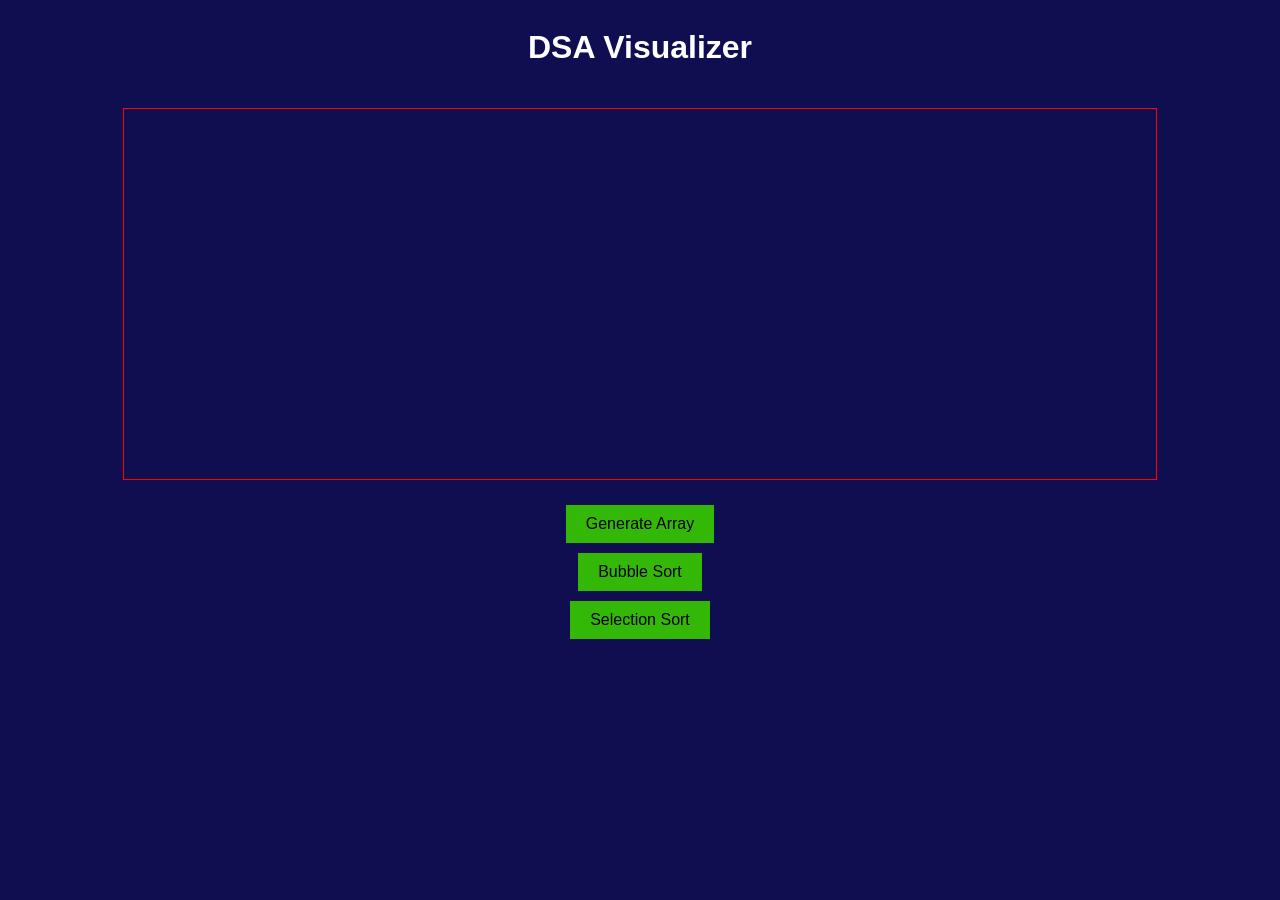
==== index.html @ a96e7b9c "added selection sort" ====
<html>
<head>
    <title>DSA Visualizer</title>
    <link rel="stylesheet" href="style.css">
</head>
<body>
    <h1>DSA Visualizer</h1>
    <div id="array-container"></div>
    <button onclick="generateArray()">Generate Array</button>
    <button onclick="bubbleSort()">Bubble Sort</button>
    <button onclick="SelectionSort()">Selection Sort</button>
    <script src ="script.js"></script>
    </body>
</html>
---- style.css ----
body{
    background-color: #0e0e50;
    display: flex;
    flex-direction: column;
    align-items: center;
    font-family: Arial, sans-serif;
    color: white;
}

#array-container {
    display: flex;
    flex-direction: row;
    align-items: flex-end;
    justify-content: center;
    height: 350px;
    border: 1px solid red;
    padding: 10px;
    margin: 20px;
    width: 80%;
}

button {
    margin: 5px;
    padding: 10px 20px;
    background-color: rgb(52, 184, 8);
    color: rgb(0, 0, 0);
    border: none;
    cursor: pointer;
    font-size: 16px;
}
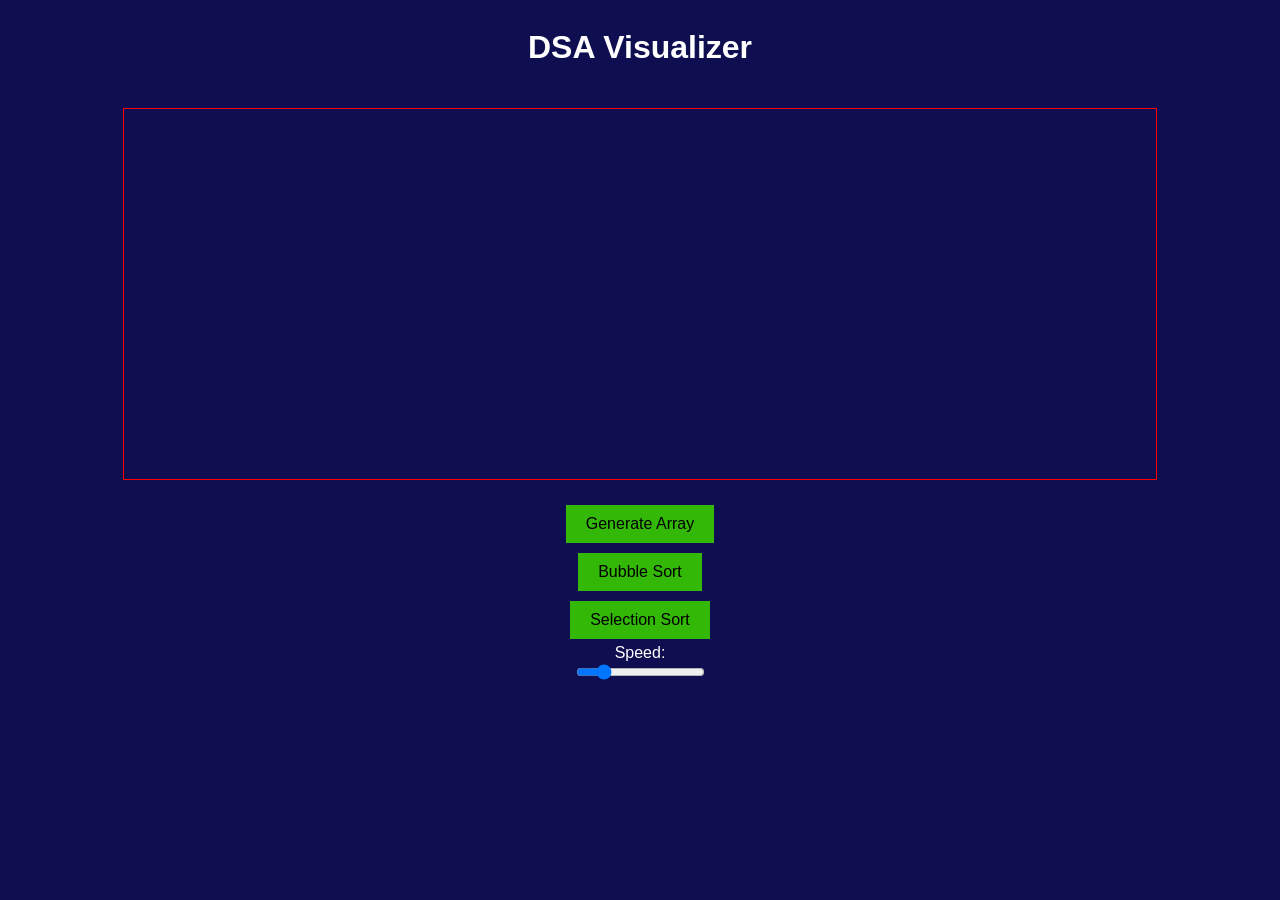
==== commit bb7f9c38: "added speed controler" ====
--- a/index.html
+++ b/index.html
@@ -9,6 +9,8 @@
     <button onclick="generateArray()">Generate Array</button>
     <button onclick="bubbleSort()">Bubble Sort</button>
     <button onclick="SelectionSort()">Selection Sort</button>
+    <label style="color: white;">Speed: </label>
+    <input type="range" id="speed" min="10" max="500" value="100">
     <script src ="script.js"></script>
     </body>
 </html>
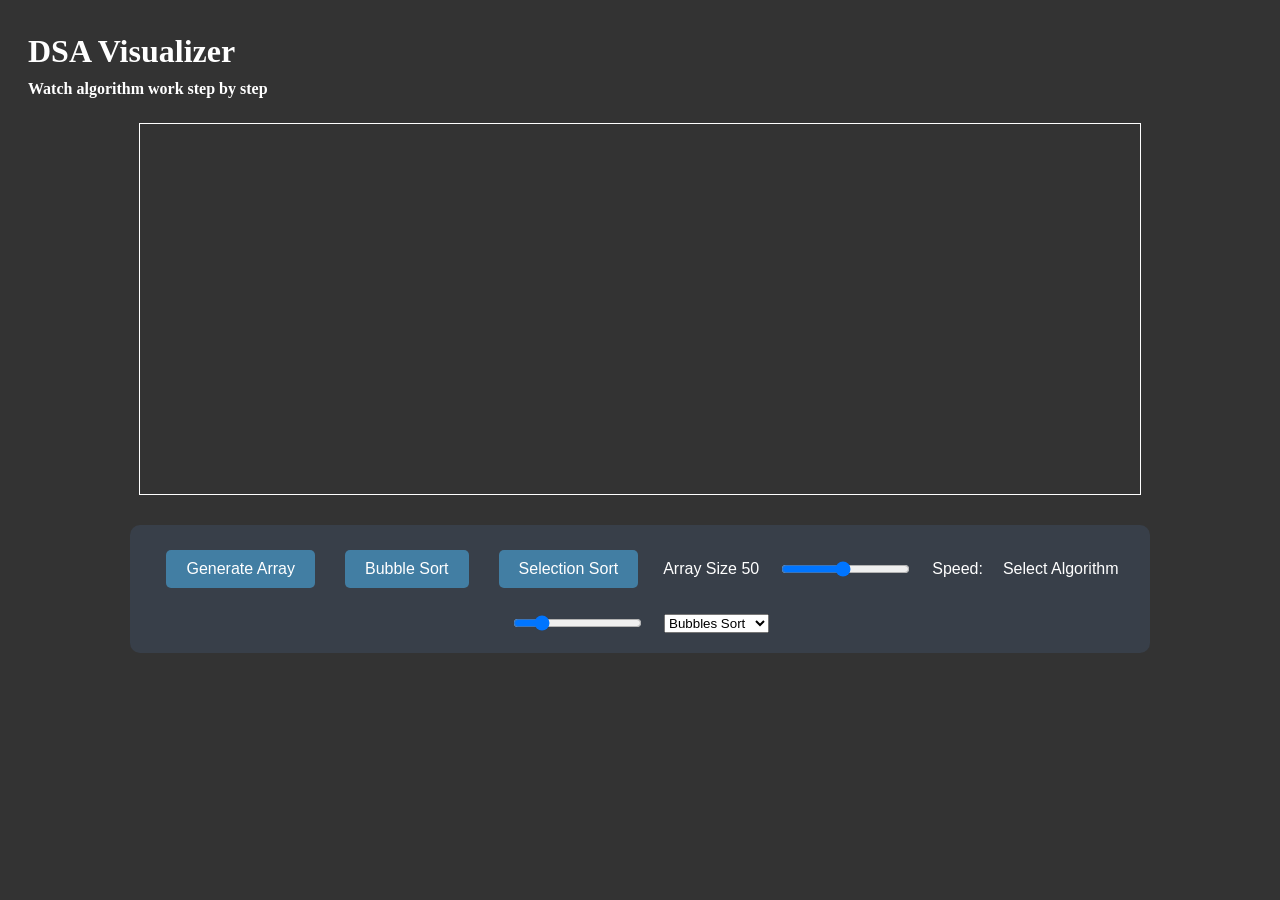
==== commit 45ee9ceb: "added array slider and changed the layout" ====
--- a/index.html
+++ b/index.html
@@ -1,16 +1,34 @@
 <html>
+
 <head>
     <title>DSA Visualizer</title>
     <link rel="stylesheet" href="style.css">
 </head>
+
 <body>
     <h1>DSA Visualizer</h1>
+    <h4>Watch algorithm work step by step</h4>
     <div id="array-container"></div>
-    <button onclick="generateArray()">Generate Array</button>
-    <button onclick="bubbleSort()">Bubble Sort</button>
-    <button onclick="SelectionSort()">Selection Sort</button>
-    <label style="color: white;">Speed: </label>
-    <input type="range" id="speed" min="10" max="500" value="100">
-    <script src ="script.js"></script>
-    </body>
+    <div id="control-panel">
+        <button onclick="generateArray()">Generate Array</button>
+        <button onclick="bubbleSort()">Bubble Sort</button>
+        <button onclick="SelectionSort()">Selection Sort</button>
+
+        <label style="color: white;">Array Size <span id="sizevalue">50</span></label>
+        <input type="range" id="Size" min="5" max="100" value="50" oninput="document.getElementById('sizevalue').innerText = this.value">
+    
+        <label style="color: white;">Speed: </label>
+        <label for="algorithm">Select Algorithm</label>
+        <input type="range" id="speed" min="10" max="500" value="100">
+    
+    
+        <select name="algorithm" id="algorithm">
+            <option value="bubbleSort">Bubbles Sort</option>
+            <option value="SelectionSort">Selection Sort</option>
+        </select>
+    </div>
+
+    <script src="script.js"></script>
+</body>
+
 </html>
--- a/style.css
+++ b/style.css
@@ -1,10 +1,16 @@
 body{
-    background-color: #0e0e50;
+    background-color: #333333;
     display: flex;
     flex-direction: column;
     align-items: center;
     font-family: Arial, sans-serif;
     color: white;
+    padding: 20px;
+}
+h1,h4{
+    align-self: flex-start;
+    margin: 5px 0px;
+    font-family: Cambria, Cochin, Georgia, Times, 'Times New Roman', serif;
 }
 
 #array-container {
@@ -13,18 +19,32 @@
     align-items: flex-end;
     justify-content: center;
     height: 350px;
-    border: 1px solid red;
+    border: 1px solid white;
     padding: 10px;
-    margin: 20px;
+    margin: 20px 0;
     width: 80%;
 }
 
 button {
     margin: 5px;
     padding: 10px 20px;
-    background-color: rgb(52, 184, 8);
-    color: rgb(0, 0, 0);
+    background-color: #427ea3;
+    color: white;
     border: none;
     cursor: pointer;
     font-size: 16px;
+    border-radius: 5px;
+}
+
+#control-panel{
+    display: flex;
+    gap: 20px;
+    align-items: center;
+    margin: 10px auto;
+    background-color: #383f49;
+    border-radius: 10px;
+    padding: 20px;
+    width: 80%;
+    justify-content: center;
+    flex-wrap: wrap;
 }
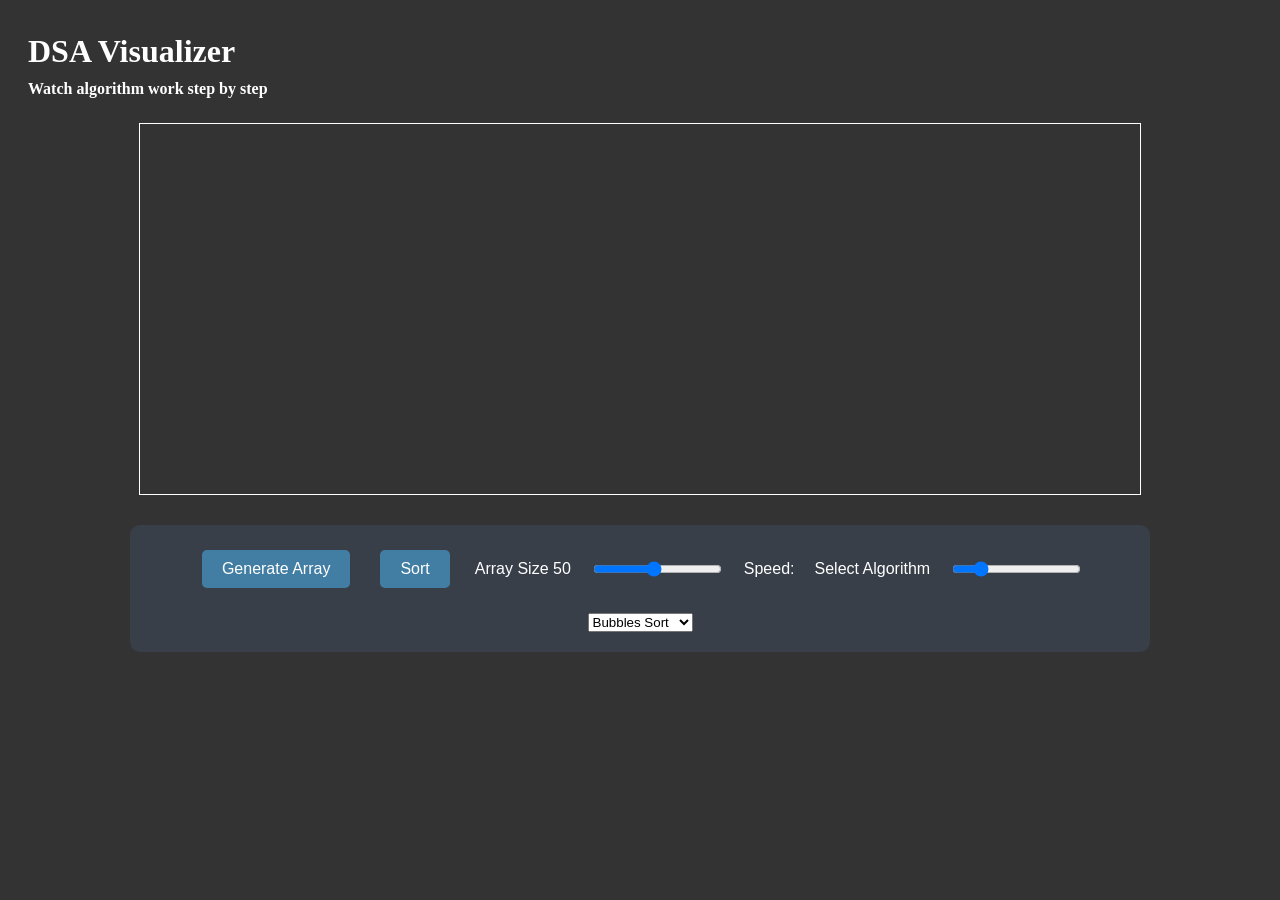
==== commit d8bd6ba5: "Add dropdown algorithm selector" ====
--- a/index.html
+++ b/index.html
@@ -11,8 +11,7 @@
     <div id="array-container"></div>
     <div id="control-panel">
         <button onclick="generateArray()">Generate Array</button>
-        <button onclick="bubbleSort()">Bubble Sort</button>
-        <button onclick="SelectionSort()">Selection Sort</button>
+        <button onclick="StartSort()">Sort</button>
 
         <label style="color: white;">Array Size <span id="sizevalue">50</span></label>
         <input type="range" id="Size" min="5" max="100" value="50" oninput="document.getElementById('sizevalue').innerText = this.value">
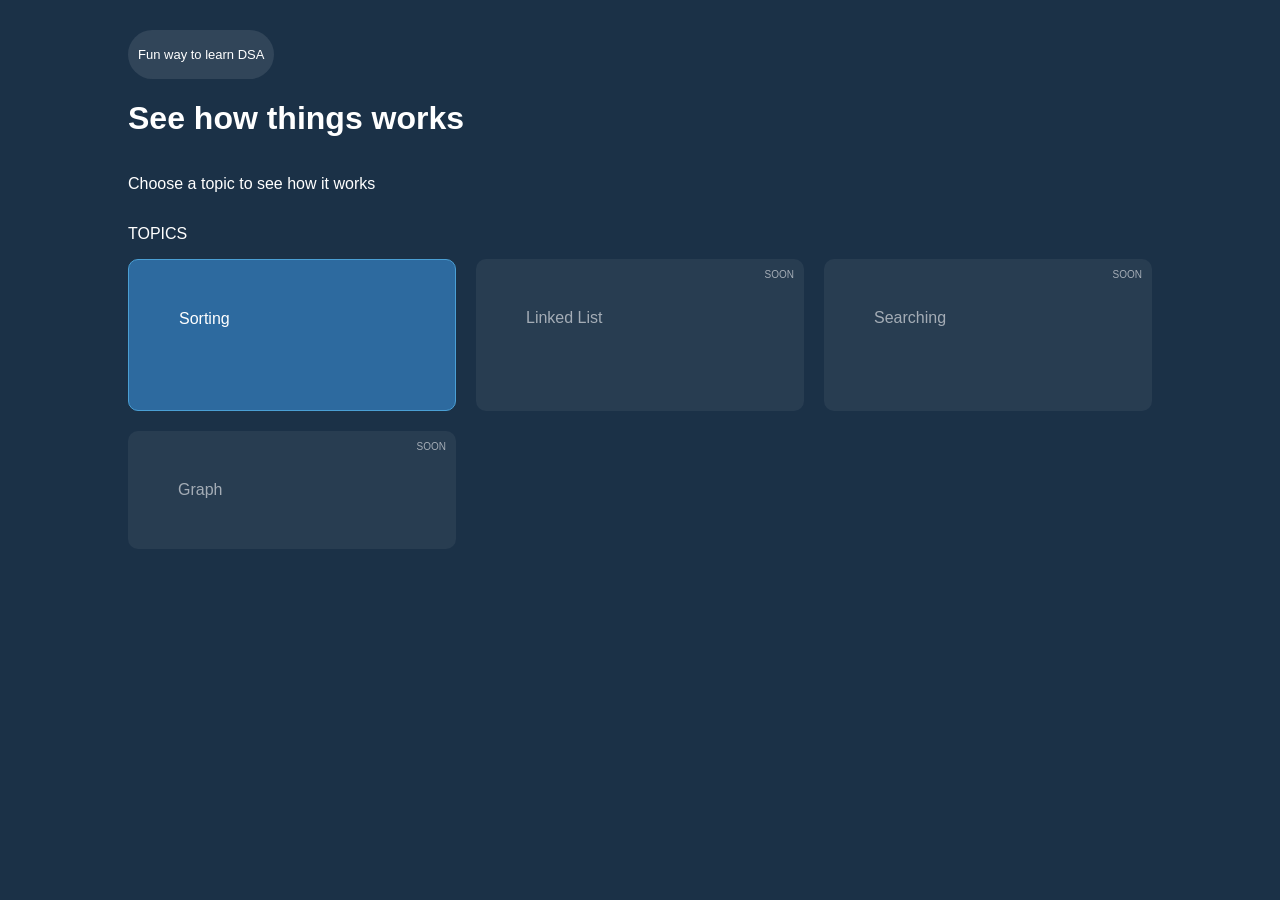
==== commit f76ca3ed: "Add landing page with responsive grid" ====
--- a/index.html
+++ b/index.html
@@ -1,33 +1,31 @@
 <html>
+    <head>
+        <title>DSA Visualizer</title>
+        <link rel="stylesheet" href="landing.css">
+    </head>
 
-<head>
-    <title>DSA Visualizer</title>
-    <link rel="stylesheet" href="style.css">
-</head>
+    <body>
+        <div class="para">
+              <p>Fun way to learn DSA</p>
+        </div>
+        <h1>See  how things works</h1>
+        <p>Choose a topic to see how it works</p>
+        
+      
 
-<body>
-    <h1>DSA Visualizer</h1>
-    <h4>Watch algorithm work step by step</h4>
-    <div id="array-container"></div>
-    <div id="control-panel">
-        <button onclick="generateArray()">Generate Array</button>
-        <button onclick="StartSort()">Sort</button>
-
-        <label style="color: white;">Array Size <span id="sizevalue">50</span></label>
-        <input type="range" id="Size" min="5" max="100" value="50" oninput="document.getElementById('sizevalue').innerText = this.value">
+        <p>TOPICS</p>
+        <div class="topicgrid">
+            <a href = "sorting.html">
+            <div class="card-item">Sorting</div>
+            </a>
+            <div class="comingsoon"><span class="Soon">SOON</span>
+                Linked List</div>
+            <div class="comingsoon"><span class="Soon">SOON</span>
+                Searching</div>
+            <div class="comingsoon"><span class="Soon">SOON</span>
+                Graph</div>
+        </div>
+        <p></p>
+    </body>
     
-        <label style="color: white;">Speed: </label>
-        <label for="algorithm">Select Algorithm</label>
-        <input type="range" id="speed" min="10" max="500" value="100">
-    
-    
-        <select name="algorithm" id="algorithm">
-            <option value="bubbleSort">Bubbles Sort</option>
-            <option value="SelectionSort">Selection Sort</option>
-        </select>
-    </div>
-
-    <script src="script.js"></script>
-</body>
-
 </html>
--- a/landing.css
+++ b/landing.css
@@ -0,0 +1,71 @@
+body{
+    background-color: #1b3147;
+    display: flex;
+    flex-direction: column;
+    align-items: flex-start;
+    font-family: 'Segoe UI', Tahoma, Geneva, Verdana, sans-serif;
+    padding: 30px 10%;
+    color: white;
+    margin: 0px;
+}
+
+.topicgrid{
+    display: grid;
+    grid-template-columns: repeat(auto-fit, minmax(280px, 1fr));
+    gap: 20px;
+    padding: 0px;
+    width: 100%;
+}
+
+.card-item{
+    display: flex;
+    flex-direction: column;
+    background-color: #2d6a9f;
+    min-height: 50px;
+    padding: 50px;
+    border-radius: 10px;
+    cursor: pointer;
+    border: 1px solid #4a9fd4;
+}
+
+.comingsoon{
+    position: relative;
+    display: flex;
+    flex-direction: column;
+    background-color: #314559;
+    min-height: 10px;
+    padding: 50px;
+    border-radius: 10px;
+    cursor: not-allowed;
+    opacity: 0.6;
+}
+.Soon{
+    position: absolute;
+    top: 10px;
+    right: 10px;
+    font-size: 10px;
+
+}
+
+a{
+    text-decoration: none;
+    color: inherit;
+}
+
+.para{
+    background-color: #314559;
+    border-radius: 50px;
+    min-height: 5px;
+    padding: 4px 10px;
+    display: inline-flex;
+    align-items: flex-start;
+    font-size: 13px;
+    font-family: sans-serif;
+}
+
+h1{
+    display: flex;
+    font-family: sans-serif;
+    align-items: flex-start;
+    justify-content: flex-start;
+}
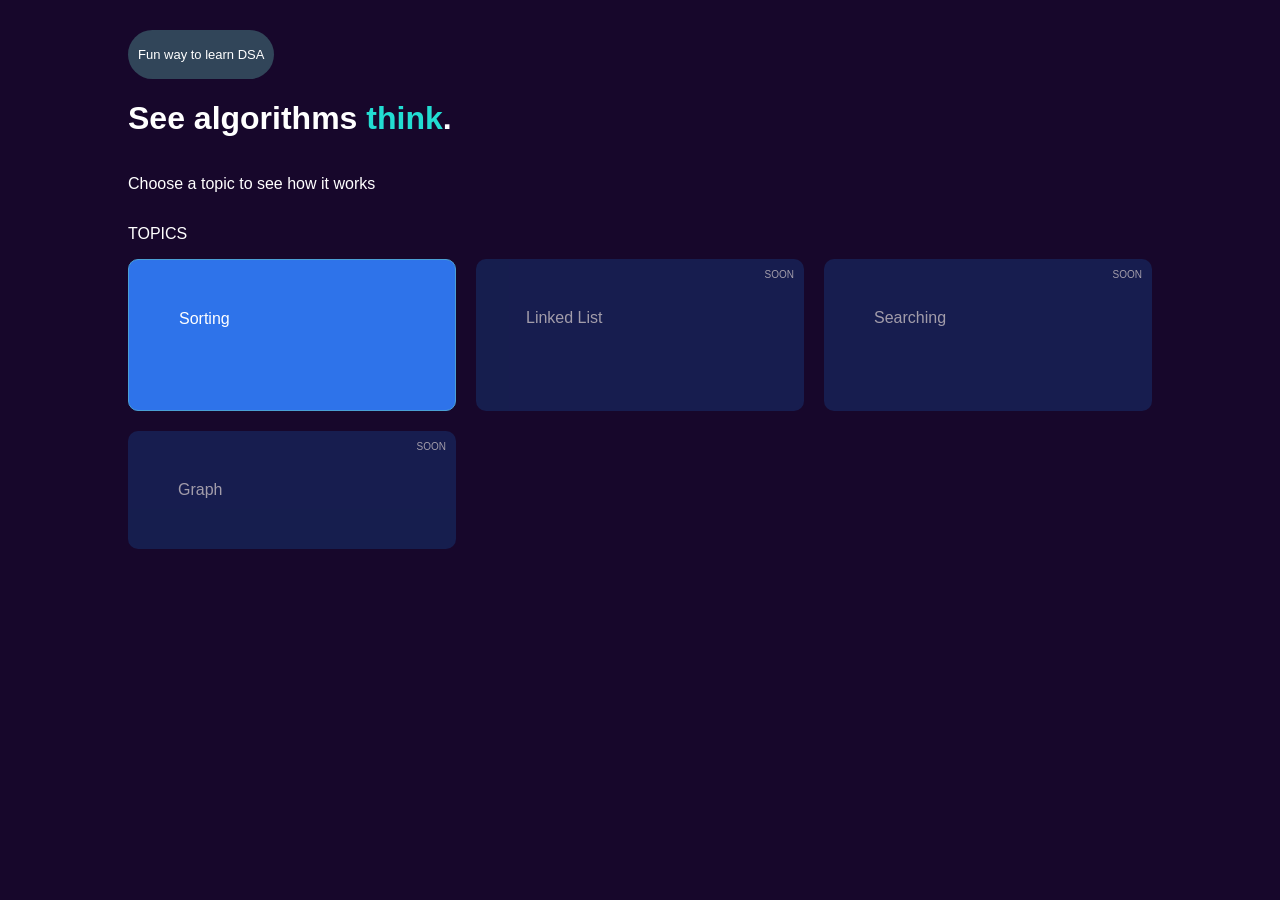
==== commit 8ece9bd1: "Fix heading spacing, polish landing page typography" ====
--- a/index.html
+++ b/index.html
@@ -8,7 +8,7 @@
         <div class="para">
               <p>Fun way to learn DSA</p>
         </div>
-        <h1>See  how things works</h1>
+        <h1>See algorithms <span class="highlight">think</span>.</h1>
         <p>Choose a topic to see how it works</p>
         
       
--- a/landing.css
+++ b/landing.css
@@ -1,5 +1,5 @@
 body{
-    background-color: #1b3147;
+    background-color: #17072b;
     display: flex;
     flex-direction: column;
     align-items: flex-start;
@@ -8,6 +8,11 @@
     color: white;
     margin: 0px;
 }
+
+.highlight {
+    color: #22ddd2;
+}
+
 
 .topicgrid{
     display: grid;
@@ -20,7 +25,7 @@
 .card-item{
     display: flex;
     flex-direction: column;
-    background-color: #2d6a9f;
+    background-color: #2e73ea;
     min-height: 50px;
     padding: 50px;
     border-radius: 10px;
@@ -32,7 +37,7 @@
     position: relative;
     display: flex;
     flex-direction: column;
-    background-color: #314559;
+    background-color: #172d67;
     min-height: 10px;
     padding: 50px;
     border-radius: 10px;
@@ -64,7 +69,6 @@
 }
 
 h1{
-    display: flex;
     font-family: sans-serif;
     align-items: flex-start;
     justify-content: flex-start;
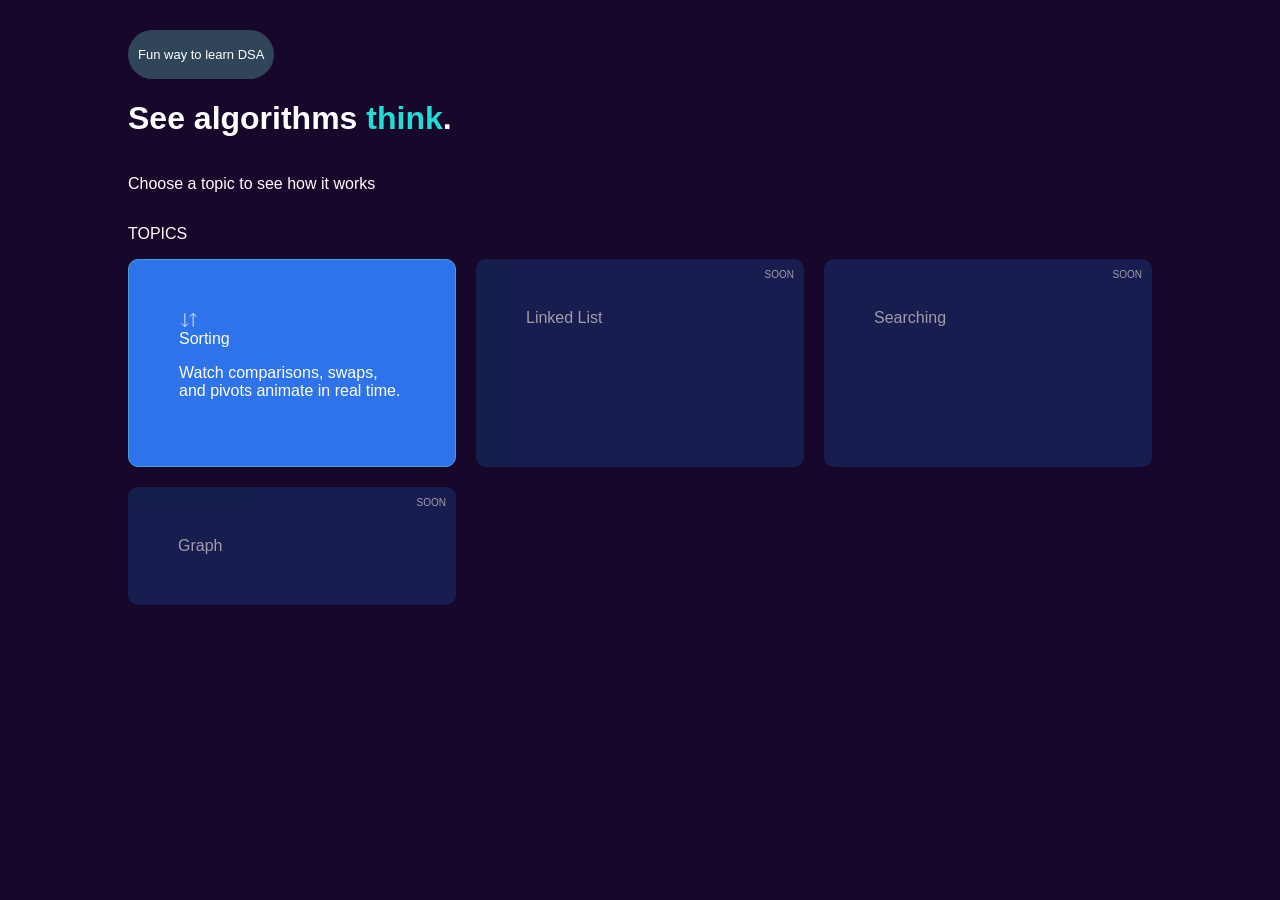
==== commit 79f64415: "Add icon and description to Sorting card" ====
--- a/index.html
+++ b/index.html
@@ -1,31 +1,39 @@
 <html>
-    <head>
-        <title>DSA Visualizer</title>
-        <link rel="stylesheet" href="landing.css">
-    </head>
 
-    <body>
-        <div class="para">
-              <p>Fun way to learn DSA</p>
-        </div>
-        <h1>See algorithms <span class="highlight">think</span>.</h1>
-        <p>Choose a topic to see how it works</p>
-        
-      
+<head>
+    <title>DSA Visualizer</title>
+    <link rel="stylesheet" href="landing.css">
+</head>
 
-        <p>TOPICS</p>
-        <div class="topicgrid">
-            <a href = "sorting.html">
-            <div class="card-item">Sorting</div>
-            </a>
-            <div class="comingsoon"><span class="Soon">SOON</span>
-                Linked List</div>
-            <div class="comingsoon"><span class="Soon">SOON</span>
-                Searching</div>
-            <div class="comingsoon"><span class="Soon">SOON</span>
-                Graph</div>
-        </div>
-        <p></p>
-    </body>
-    
+<body>
+    <div class="para">
+        <p>Fun way to learn DSA</p>
+    </div>
+    <h1>See algorithms <span class="highlight">think</span>.</h1>
+    <p>Choose a topic to see how it works</p>
+
+
+
+    <p>TOPICS</p>
+    <div class="topicgrid">
+        <a href="sorting.html">
+            <div class="card-item">
+                <svg width="20" height="20" viewBox="0 0 24 24" fill="none" stroke="currentColor">
+                    <path d="M3 16l4 4 4-4M7 20V4M21 8l-4-4-4 4M17 4v16" />
+                </svg>
+                Sorting
+                <p>Watch comparisons, swaps, and pivots animate in real time.</p>
+            </div>
+
+        </a>
+        <div class="comingsoon"><span class="Soon">SOON</span>
+            Linked List</div>
+        <div class="comingsoon"><span class="Soon">SOON</span>
+            Searching</div>
+        <div class="comingsoon"><span class="Soon">SOON</span>
+            Graph</div>
+    </div>
+    <p></p>
+</body>
+
 </html>
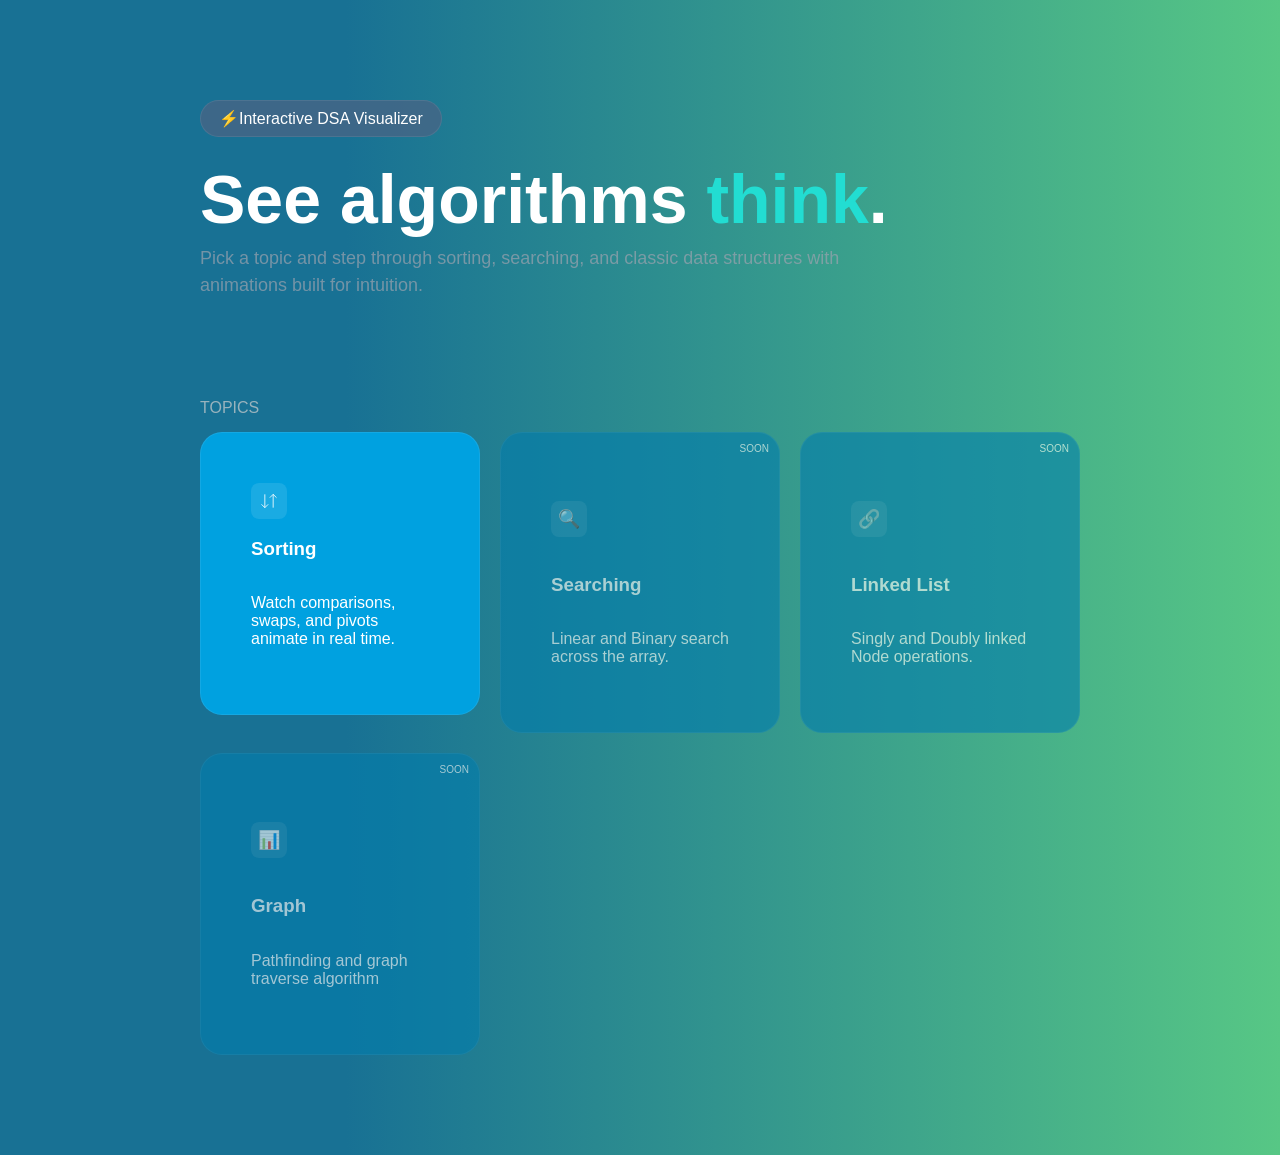
==== commit 34375d8d: "Final landing page polish - icons, descriptions, hover effects" ====
--- a/index.html
+++ b/index.html
@@ -6,34 +6,49 @@
 </head>
 
 <body>
+
+    <div class="all">
     <div class="para">
-        <p>Fun way to learn DSA</p>
+        <p>⚡Interactive DSA Visualizer</p>
     </div>
     <h1>See algorithms <span class="highlight">think</span>.</h1>
-    <p>Choose a topic to see how it works</p>
+    <p class="titleline">Pick a topic and step through sorting, searching, and classic data structures with<br> animations built for intuition.</p>
 
 
 
-    <p>TOPICS</p>
+
+    <p class="topic">TOPICS</p>
     <div class="topicgrid">
         <a href="sorting.html">
             <div class="card-item">
+                <div class="icon-bg">
                 <svg width="20" height="20" viewBox="0 0 24 24" fill="none" stroke="currentColor">
                     <path d="M3 16l4 4 4-4M7 20V4M21 8l-4-4-4 4M17 4v16" />
                 </svg>
-                Sorting
+                </div>
+                <h3>Sorting</h3>
                 <p>Watch comparisons, swaps, and pivots animate in real time.</p>
             </div>
 
         </a>
         <div class="comingsoon"><span class="Soon">SOON</span>
-            Linked List</div>
+            <h3 class="icon-bg">🔍</h3>
+            <h3>Searching</h3>
+        <p>Linear and Binary search across the array.</p>
+        </div>
         <div class="comingsoon"><span class="Soon">SOON</span>
-            Searching</div>
+            <h3 class="icon-bg">🔗</h3>
+            <h3> Linked List</h3>
+            <p>Singly and Doubly linked Node operations.</p>
+        </div>
         <div class="comingsoon"><span class="Soon">SOON</span>
-            Graph</div>
+            <h3 class="icon-bg">📊</h3>
+            <h3>Graph</h3>
+        <p>Pathfinding and graph traverse algorithm</p>
+        </div>
     </div>
-    <p></p>
+
+    </div>
 </body>
 
 </html>
--- a/landing.css
+++ b/landing.css
@@ -1,10 +1,7 @@
 body{
-    background-color: #17072b;
-    display: flex;
-    flex-direction: column;
-    align-items: flex-start;
+    background: #187194;
+background: linear-gradient(90deg, rgba(24, 113, 148, 1) 27%, rgba(87, 199, 133, 1) 100%, rgba(237, 221, 83, 1) 100%);
     font-family: 'Segoe UI', Tahoma, Geneva, Verdana, sans-serif;
-    padding: 30px 10%;
     color: white;
     margin: 0px;
 }
@@ -22,28 +19,70 @@
     width: 100%;
 }
 
+.icon-bg {
+    width: 36px;
+    height: 36px;
+    background-color: rgba(255,255,255,0.1);
+    border-radius: 8px;
+    display: flex;
+    align-items: center;
+    justify-content: center;
+    font-size: 18px;
+}
+
 .card-item{
     display: flex;
     flex-direction: column;
-    background-color: #2e73ea;
+    background: #00A1E0;
     min-height: 50px;
     padding: 50px;
-    border-radius: 10px;
+    border-radius: 22px;
     cursor: pointer;
-    border: 1px solid #4a9fd4;
+    border:1px solid rgba(255,255,255,.08);
+    transition:.25s ease;
+}
+
+.titleline{
+    width: 650px;
+    margin: 0;
+    color: #9ca3af;
+    font-size: 18px;
+    line-height: 1.5;
+    opacity: 0.7;
+}
+
+.topic{
+    margin-top: 100px;
+    margin-bottom: 15px;
+    color: #cfcfcf;
+    opacity: 0.7;
+}
+.card-item:hover,
+.comingsoon:hover{
+    transform:translateY(-6px);
 }
 
 .comingsoon{
     position: relative;
     display: flex;
     flex-direction: column;
-    background-color: #172d67;
+    transition:.25s ease;
+    background-color: #027DAD;
     min-height: 10px;
     padding: 50px;
-    border-radius: 10px;
+    border-radius: 22px;
+    border:1px solid rgba(255,255,255,.08);
     cursor: not-allowed;
     opacity: 0.6;
 }
+
+.all{
+    max-width:1350px;
+    margin:auto;
+    padding:100px 200px;
+}
+
+
 .Soon{
     position: absolute;
     top: 10px;
@@ -58,18 +97,31 @@
 }
 
 .para{
-    background-color: #314559;
-    border-radius: 50px;
-    min-height: 5px;
-    padding: 4px 10px;
+    background-color: rgba(74, 101, 132, 0.75);
+    border-radius: 999px;
+    padding: 8px 18px;
     display: inline-flex;
-    align-items: flex-start;
-    font-size: 13px;
-    font-family: sans-serif;
+    align-items: center;
+    border: 1px solid rgba(255,255,255,0.08);
+    gap: 8px;
+    justify-content: center;
+    font-size: 16px;
+    font-weight: 500;
+    font-family: arial,sans-serif;
+}
+.para p{
+    margin: 0;
 }
 
 h1{
     font-family: sans-serif;
     align-items: flex-start;
     justify-content: flex-start;
-}+    font-size: 68px;
+    line-height: 1.1;
+    margin: 25px 0 8px;
+    
+}
+
+
+
